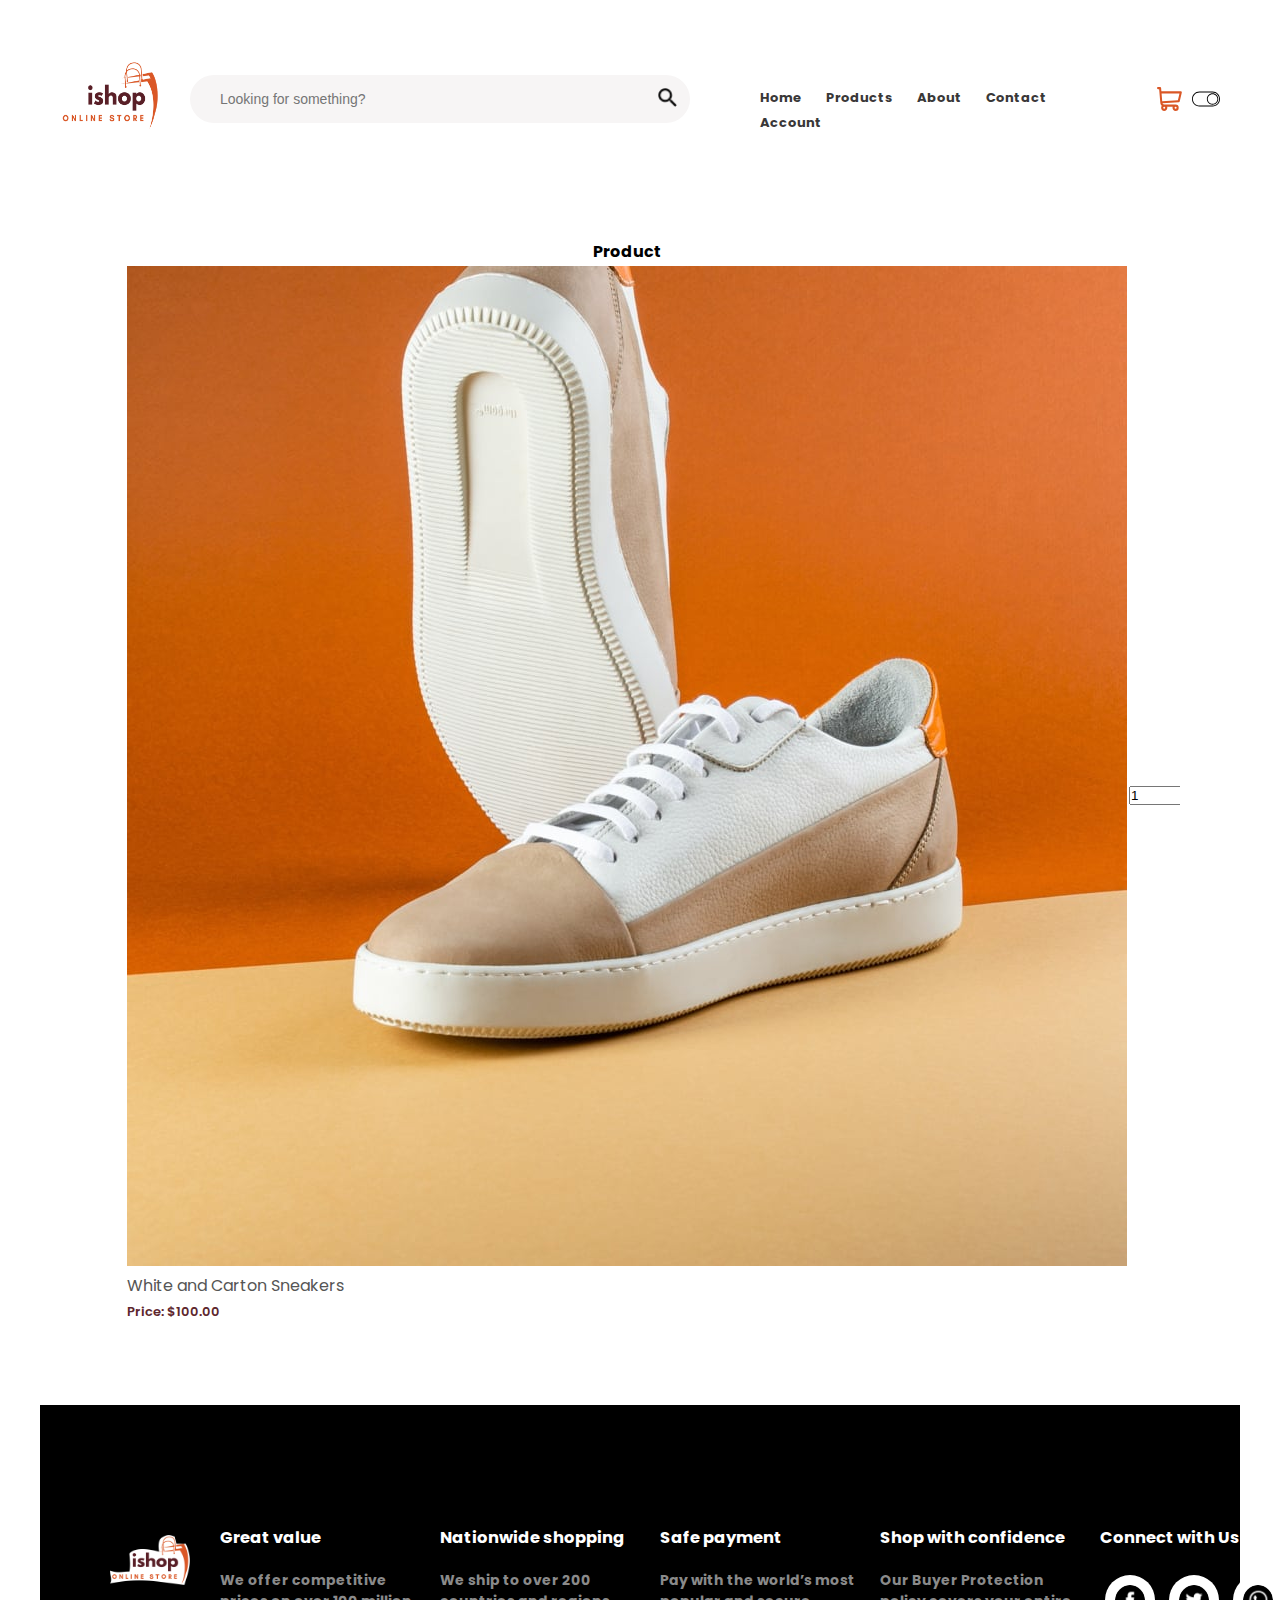
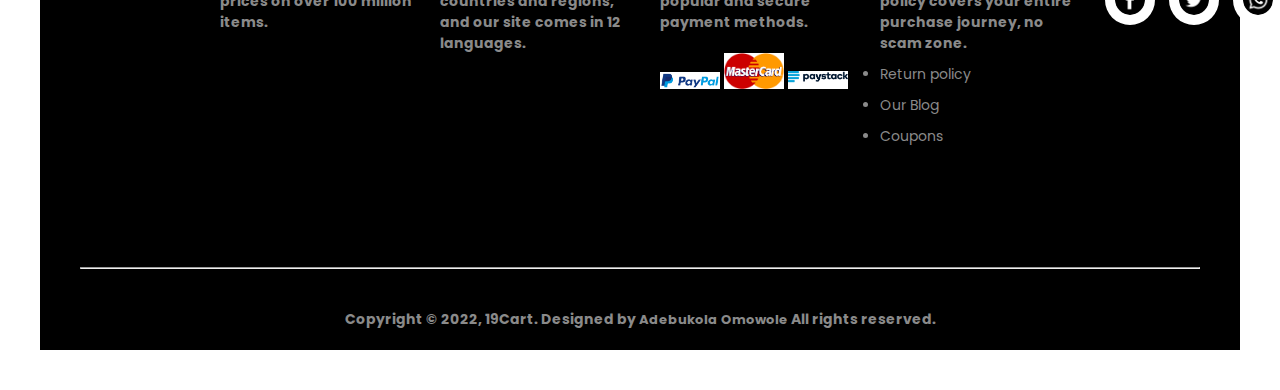
==== cart.html @ 88d822ab "new updates made to thumbnail" ====
<!DOCTYPE html>
<html lang="en">
<head>
  <meta charset="UTF-8">
  <meta name="viewport" content="width=device-width, initial-scale=1.0">
  <link rel="stylesheet" href="style.css">
  <link rel="stylesheet" media="screen and (max-width: 600px)" href="style.css">
  <link rel="stylesheet" media="screen and (max-width: 1024px)" href="style.css">
  <title>All-Products i-shop ecommerce website</title>
</head>
<body>
  <div class="container">
    <div class="navbar">
      <div class="logo">
        <a href="index.html"><img src="images/i-logo.png" width="100px" height="70px"></a>
      </div>
      <div class="search">
        <input type="text" placeholder="Looking for something?">
        <button><img src="images/search.png"></button>
      </div>
      <nav>
        <ul id="navlinks">
          <li><a href="index.html">Home</a></li>
          <li><a href="product.html">Products</a></li>
          <li><a href="about.html">About</a></li>
          <li><a href="contact.html">Contact</a></li>
          <li><a href="form.html">Account</a></li>
        </ul>
      </nav>
      <div class="menu-images">
        <img src="images/cart-new.svg" class="cart-img" width="25px" height="24px">
        <img src="images/arrows_button_on.svg" alt="" id="switch-btn" width="28px" height="28px">
        <img src="images/menu.png" class="hamburger" onclick="menutoggle()">
    </div>
    </div>
<!----------------------------------------------------------------------single Product details---------------------------------------------->
<div class="small-container cart">
<table>
  <tr>
    <th>Product</th>
    <th>Quantity</th>
    <th>Subtotal</th>
  </tr>
  <tr>
    <td>
      <div class="cart-details">
        <img src="images/image-product-1.jpg">
        <p>White and Carton Sneakers</p>
        <small>Price: $100.00</small>
      </div>
    </td>
    <td><input type="number" value="1"></td>
    <td>$100.00</td>
  </tr>
</table>
</div>

<!--------------------------------------------------footer------------------------------------------------->
<footer>
  <div class="container">
    <div class="row" id="footer-row">
      <a href="index.html"><img class="footer-logo" src="images/i-logo.png" alt="logo-image"/> </a>
        <div class="footer-col">
          <h3>Great value</h3>
          <p>We offer competitive prices on over 100 million items.</p>
        </div>
        <div class="footer-col-1">
            <h3>Nationwide shopping</h3>
        <p>We ship to over 200 countries and regions, and our site comes in 12 languages.</p> 
        </div>
        <div class="footer-col-2">
            <h3>Safe payment</h3>
            <p>Pay with the world’s most popular and secure payment methods.</p>
            <div class="media-2">
                <img class="payment-method" src="images/paypal.png" alt="paypal">
                <img class="payment-method" src="images/master.png" alt="mastercard">
                <img class="payment-method" src="images/paystack.png" alt="paystack">
                
            </div>   
        </div>
        <div class="footer-col-3">
            <h3>Shop with confidence</h3>
            <p>Our Buyer Protection policy covers your entire purchase journey, no scam zone.</p>
            <ul>
              <li>Return policy</li>
              <li>Our Blog</li>
              <li>Coupons</li>
            </ul>
        </div>

        <div class="footer-col-4">
            <h3>Connect with Us</h3>
            <div class="media-1">
                <a href="#"><img class="media" src="images/facebook.png" alt="facebook"></a>
                <a href="#"><img class="media" src="images/twitter.png" alt="twitter"></a>
                <a href="#"><img class="media" src="images/whatsapp.png" alt="whatsapp"></a>
            </div>       
        </div>
    </div>
  </div>
  <hr>
    <p class="copy">Copyright &copy; 2022, 19Cart. Designed by <a href="https://www.linkedin.com/in/adebukola-omowole">Adebukola Omowole</a> All rights reserved.</p>
</footer>
<script src="site.js"></script>
</body>
</html>
---- style.css ----
@import url('https://fonts.googleapis.com/css2?family=Kumbh+Sans:wght@400;700&family=Poppins:wght@300;400;500;700&family=Ultra&display=swap');
*{
  margin: 0;
  padding: 0;
  box-sizing: border-box;
}
body{
  font-family: 'Kumbh Sans', sans-serif;
  font-family: 'Poppins', sans-serif;
  /* font-family: 'Ultra', serif; */
}
body.light-mode{
  background-color: #fff;
}
body.dark-mode{
  background-color: #000;
  color:#fff;
}
.header{
  background: linear-gradient(135deg,#fff,#cfab27);
}
.container{
  padding: 40px;
}
.wishlist{
  display: inline-block;
}
.wishlist img{
  margin-right: 10px;
}
.navbar{
  display: flex;
  align-items: center;
  padding: 20px;
  justify-content: space-between;
}
.navbar nav{
  flex: 1;
  margin-left: 50px;
  align-items: center;
  margin-bottom: 30px;
}

nav ul li{
  list-style: none;
  display: inline-block;
  margin-right: 20px;
  text-align: right;
}
a{
  text-decoration: none;
  color: #393838;
  font-size: 13px;
  font-weight: 700;
}
a:hover{
  color:#DA5726;
  font-weight: 700;
}
p{
  color: #555;
}
.search{
  background-color: #f7f5f5;
  width: 500px;
  margin: auto 20px;
  padding: 10px;
  border-radius: 30px;
  display: flex;
  justify-content: space-between;
  margin-left: 30px;
  align-items: center;
}
.search input{
  background: transparent;
  border: none;
  padding-left: 20px;
  width: 100%;
  font-size: 14px;
  outline: none;
}
button{
  background: transparent;
  border: none;
  outline: none;
  
}
button img{
  width: 25px;
  height: 25px;
  border: none;
  outline: none;
  background: transparent;
  background-color: #f7f5f5;
}
.navbar .menu-images{
 display: flex;
 flex-direction: row;
 align-items: center;
}
.navbar .menu-images img{
  margin-left: 10px;
}
.cart{
  overflow: hidden;
}
/* #switch-btn{
  margin-left: 10px;
} */

.hamburger{
  display: none;

}
.row{
  display: flex;
  align-items: flex-end;
  flex-wrap: wrap;
  justify-content: space-around;
  padding: 20px;
  
}

.col {
  flex-basis: 50%;
  min-width: 300px;
}

.col img{
  max-width: 100%;
  padding: 0px 0;
}
.col h1{
  font-size: 50px;
  line-height: 65px;
  margin: 25px 0;
}
.btn{
  display: inline-block;
  color: #fff;
  background: #DA5726;
  font-weight: 700;
  padding: 10px 20px;
  border-radius: 25px;
  margin: 30px 0;
  transition: background 0.5s;
}
.btn:hover{
  transform: translateX(2px);
  background: transparent;
  color: #5D262D;
  border: 2px solid #5D262D;
}

/*----------------featured category-------------------------*/
.category{
  margin: 70px 0;
}
.col-1{
flex: 30%;
min-width: 250px;
margin-bottom: 30px;
}
.col-1 img{
  width: 100%;
  padding: 20px;
}
.small-container{
  max-width: 1080px;
  margin: auto;
  padding-left: 25px;
  padding-right: 25px;
}
.heading {
  text-align: center;
  margin: 0 auto 80px;
  position: relative;
  line-height: 60px;
  color:#5D262D;
}
.heading::after{
  content: "";
  width: 80px;
  height: 5px;
  background:#DA5726;
  border-radius: 5px;
  position: absolute;
  bottom: 0;
  left: 50%;
  transform: translateX(-50%);

}
.col-2{
  flex-basis: 25%;
  padding: 10px;
  min-width: 200px;
  margin-bottom: 50px;
  transition: transform 0.5s;
}
.col-2 img{
  width: 100%;
}
h4{
color:#5D262D;
}
.col-2 p{
  font-size: 14px;
}
.col-2:hover{
  transform: translateY(-5px);
}
/*----------------offer-banner-------------------------*/
.offer-banner{
  height: 600px;
  margin-top: 80px;
  background: linear-gradient(135deg,#fff,#cfab27); 
}
.offer .row{
  height: 500px;
}
.col .offer-img{
  /*TLBR */
  padding: 0px 50px 20px 50px;
  border-radius: 50%;
}
small{
  color:#5D262D;
  font-size: 13px;
  font-weight: 600;
}
/*----------------feedback-------------------------*/
.feedback{
  padding-top: 100px;
}
.feedback .col-2{
text-align: center;
padding: 40px 20px;
box-shadow: 0 0 20px 0px rgba(0,0,0,0.1);
cursor:pointer;
transition: transform 0.5s;
}
.feedback .col-2 img{
  width: 50px;
  margin-top: 20px;
  border-radius: 50%;
}
.feedback .col-2:hover{
  transform: translateY(-10px);
}
.col-2 p{
font-size: 12px;
margin: 12px 0;
line-height: 20px;
color: #DA5726;
}
.feedback .col-2 h3{
  font-weight: 600;
  color: #555;
  font-size: 16px;
}

/*----------------------footer--------------------*/
footer{
  background: #000;
  color: #5D262D;
  font-size: 14px;
  padding: 60px 0 20px;
}
#footer-row{
  display: flex;
  justify-content: space-between;
  flex-wrap: nowrap;
  align-items: flex-start;
  width: 100%;
}
footer p{
  color: #8a8a8a;
  font-weight: 700;
}
.copy{
  text-align: center;
}
.copy a{
  color:#8a8a8a;
}
footer h3{
  color: #fff;
  margin-bottom: 20px;
}
footer ul li{
  margin-top: 10px;
  color: #8a8a8a;
}
.footer-col,.footer-col-1, .footer-col-2, .footer-col-3, .footer-col-4{
min-width: 200px;
margin-bottom: 20px;
margin-right: 20px;
}

.footer-col-2 img{
  width: 60px;
  margin-top: 20px;
  
}
.footer-col-4 img{
  width: 50px;
  height: 50px;
  padding: 10px;
  border-radius: 50%;
  background-color: #fff;
  margin: 5px;
}
.footer-logo{
  width: 100px;
  align-self: center;
  padding: 10px;
  margin-right: 20px;
}
hr{
  margin-top: 0px;
  background-color: #8a8a8a;
  margin: 40px;
}

/*----------------------------------------------------All Product page------------------------------------------------------------*/
.row-1{
  justify-content: space-between;
  margin: 70px auto 50px;
  align-items: center;
}
select{
  border: 1px solid #ff523b;
  padding: 7px;
}
select:focus{
  outline: none;
}
.page-btn{
  margin: 0 auto 80px;
}
.page-btn span{
  display: inline-block;
  border: 1px solid #DA5726;
  margin-left: 10px;
  width: 40px;
  height: 40px;
  text-align: center;
  line-height: 40px;
  cursor:pointer;
}
.page-btn span:hover
{
  background: #DA5726;
  color: #fff;
}

/*--------------------Product details page--------------------------------*/
.single-product{
  margin-top: 80px;
}
.single-product .col-1 img{
padding: 0px;
border-radius: 15px;
}
.single-product .col-1{
  padding: 20px;
  
}
.single-product h1{
  line-height: 50px;
}
.single-product p{
  margin-bottom: 50px;
}
.single-product h4{
  margin: 20px 0;
  font-size: 22px;
  font-weight: bold;
}
.single-product select{
  display: block;
  padding: 10px;
  margin-top: 20px;
}
.single-product input{
  width: 50px;
  height: 30px;
  padding-left: 10px;
  font-size: 16px;
  margin-right: 10px;
  border: 1px solid #DA5726;
}
input:focus{
  outline: none;
}

.thumbnail{
  display: flex;
  justify-content: space-between;
}
.small-img-col{
  flex-basis: 24%;
  cursor: pointer;
}
.small-img-col img{
  margin-top: 10px;
  border-radius: 15px;
  transition: 0.5s;
}

.small-img-col img:hover{
  opacity: 50%;
  transform: translateY(5px);
}
/*----------------cart items-------------------------------------*/
.cart{
  margin: 80px auto;
}
table{
  width: 100%;

}









@media screen and (max-width: 600px) {
  .navbar{
    padding: 20px;
  }
  .wishlist img{
    border: 2px solid #fff;
  }
  .small-container{
    padding:0px ;
  }
  .search{
    margin-left: 0px;
    display: none;
  }
  .search button{
    padding: 0px;
  }
  .search input{
    padding-left: 2px;
  }
  /* .row{
    text-align: center;
  } */
  .offer-banner{
    height: 100%;
    margin-bottom: 50px;
  }
  .col, .col-1, .col-2{
    flex-basis: 100%;
    align-items: center;
  }
  #footer-row{
    flex-direction: column;
    justify-content: center;
    text-align: center;
  }
  .single-product .row{
    text-align: left;
  }
  .single-product .col-1{
    padding: 20px 0;
  }
  .container{
    padding: 0px;
  }
  footer{
    padding: 20px;
  }
  .single-product h1{
    font-size: 26px;
    line-height: 32px;
  }
}
@media screen and (max-width: 1024px) {
  nav ul {
    position: absolute;
    top: 100px;
    left: 0;
    background: #333;
    width: 100%;
    overflow: hidden;
    transition: max-height 0.5s;
  }
  nav ul li{
    display: block;
    margin-top: 10px;
    margin-right: 50px;
    margin-bottom: 10px;
    transform: translateX(5px);
   
  }
  nav ul li:hover{
    color: #DA5726;
    transition: transform 0.5s;
    cursor: pointer;
  }
  nav ul li a{
    color: #fff;
  }
  .hamburger{
    margin-left: 10px;
    display: block;
    cursor: pointer;
  }
  
}
---- style.css ----
@import url('https://fonts.googleapis.com/css2?family=Kumbh+Sans:wght@400;700&family=Poppins:wght@300;400;500;700&family=Ultra&display=swap');
*{
  margin: 0;
  padding: 0;
  box-sizing: border-box;
}
body{
  font-family: 'Kumbh Sans', sans-serif;
  font-family: 'Poppins', sans-serif;
  /* font-family: 'Ultra', serif; */
}
body.light-mode{
  background-color: #fff;
}
body.dark-mode{
  background-color: #000;
  color:#fff;
}
.header{
  background: linear-gradient(135deg,#fff,#cfab27);
}
.container{
  padding: 40px;
}
.wishlist{
  display: inline-block;
}
.wishlist img{
  margin-right: 10px;
}
.navbar{
  display: flex;
  align-items: center;
  padding: 20px;
  justify-content: space-between;
}
.navbar nav{
  flex: 1;
  margin-left: 50px;
  align-items: center;
  margin-bottom: 30px;
}

nav ul li{
  list-style: none;
  display: inline-block;
  margin-right: 20px;
  text-align: right;
}
a{
  text-decoration: none;
  color: #393838;
  font-size: 13px;
  font-weight: 700;
}
a:hover{
  color:#DA5726;
  font-weight: 700;
}
p{
  color: #555;
}
.search{
  background-color: #f7f5f5;
  width: 500px;
  margin: auto 20px;
  padding: 10px;
  border-radius: 30px;
  display: flex;
  justify-content: space-between;
  margin-left: 30px;
  align-items: center;
}
.search input{
  background: transparent;
  border: none;
  padding-left: 20px;
  width: 100%;
  font-size: 14px;
  outline: none;
}
button{
  background: transparent;
  border: none;
  outline: none;
  
}
button img{
  width: 25px;
  height: 25px;
  border: none;
  outline: none;
  background: transparent;
  background-color: #f7f5f5;
}
.navbar .menu-images{
 display: flex;
 flex-direction: row;
 align-items: center;
}
.navbar .menu-images img{
  margin-left: 10px;
}
.cart{
  overflow: hidden;
}
/* #switch-btn{
  margin-left: 10px;
} */

.hamburger{
  display: none;

}
.row{
  display: flex;
  align-items: flex-end;
  flex-wrap: wrap;
  justify-content: space-around;
  padding: 20px;
  
}

.col {
  flex-basis: 50%;
  min-width: 300px;
}

.col img{
  max-width: 100%;
  padding: 0px 0;
}
.col h1{
  font-size: 50px;
  line-height: 65px;
  margin: 25px 0;
}
.btn{
  display: inline-block;
  color: #fff;
  background: #DA5726;
  font-weight: 700;
  padding: 10px 20px;
  border-radius: 25px;
  margin: 30px 0;
  transition: background 0.5s;
}
.btn:hover{
  transform: translateX(2px);
  background: transparent;
  color: #5D262D;
  border: 2px solid #5D262D;
}

/*----------------featured category-------------------------*/
.category{
  margin: 70px 0;
}
.col-1{
flex: 30%;
min-width: 250px;
margin-bottom: 30px;
}
.col-1 img{
  width: 100%;
  padding: 20px;
}
.small-container{
  max-width: 1080px;
  margin: auto;
  padding-left: 25px;
  padding-right: 25px;
}
.heading {
  text-align: center;
  margin: 0 auto 80px;
  position: relative;
  line-height: 60px;
  color:#5D262D;
}
.heading::after{
  content: "";
  width: 80px;
  height: 5px;
  background:#DA5726;
  border-radius: 5px;
  position: absolute;
  bottom: 0;
  left: 50%;
  transform: translateX(-50%);

}
.col-2{
  flex-basis: 25%;
  padding: 10px;
  min-width: 200px;
  margin-bottom: 50px;
  transition: transform 0.5s;
}
.col-2 img{
  width: 100%;
}
h4{
color:#5D262D;
}
.col-2 p{
  font-size: 14px;
}
.col-2:hover{
  transform: translateY(-5px);
}
/*----------------offer-banner-------------------------*/
.offer-banner{
  height: 600px;
  margin-top: 80px;
  background: linear-gradient(135deg,#fff,#cfab27); 
}
.offer .row{
  height: 500px;
}
.col .offer-img{
  /*TLBR */
  padding: 0px 50px 20px 50px;
  border-radius: 50%;
}
small{
  color:#5D262D;
  font-size: 13px;
  font-weight: 600;
}
/*----------------feedback-------------------------*/
.feedback{
  padding-top: 100px;
}
.feedback .col-2{
text-align: center;
padding: 40px 20px;
box-shadow: 0 0 20px 0px rgba(0,0,0,0.1);
cursor:pointer;
transition: transform 0.5s;
}
.feedback .col-2 img{
  width: 50px;
  margin-top: 20px;
  border-radius: 50%;
}
.feedback .col-2:hover{
  transform: translateY(-10px);
}
.col-2 p{
font-size: 12px;
margin: 12px 0;
line-height: 20px;
color: #DA5726;
}
.feedback .col-2 h3{
  font-weight: 600;
  color: #555;
  font-size: 16px;
}

/*----------------------footer--------------------*/
footer{
  background: #000;
  color: #5D262D;
  font-size: 14px;
  padding: 60px 0 20px;
}
#footer-row{
  display: flex;
  justify-content: space-between;
  flex-wrap: nowrap;
  align-items: flex-start;
  width: 100%;
}
footer p{
  color: #8a8a8a;
  font-weight: 700;
}
.copy{
  text-align: center;
}
.copy a{
  color:#8a8a8a;
}
footer h3{
  color: #fff;
  margin-bottom: 20px;
}
footer ul li{
  margin-top: 10px;
  color: #8a8a8a;
}
.footer-col,.footer-col-1, .footer-col-2, .footer-col-3, .footer-col-4{
min-width: 200px;
margin-bottom: 20px;
margin-right: 20px;
}

.footer-col-2 img{
  width: 60px;
  margin-top: 20px;
  
}
.footer-col-4 img{
  width: 50px;
  height: 50px;
  padding: 10px;
  border-radius: 50%;
  background-color: #fff;
  margin: 5px;
}
.footer-logo{
  width: 100px;
  align-self: center;
  padding: 10px;
  margin-right: 20px;
}
hr{
  margin-top: 0px;
  background-color: #8a8a8a;
  margin: 40px;
}

/*----------------------------------------------------All Product page------------------------------------------------------------*/
.row-1{
  justify-content: space-between;
  margin: 70px auto 50px;
  align-items: center;
}
select{
  border: 1px solid #ff523b;
  padding: 7px;
}
select:focus{
  outline: none;
}
.page-btn{
  margin: 0 auto 80px;
}
.page-btn span{
  display: inline-block;
  border: 1px solid #DA5726;
  margin-left: 10px;
  width: 40px;
  height: 40px;
  text-align: center;
  line-height: 40px;
  cursor:pointer;
}
.page-btn span:hover
{
  background: #DA5726;
  color: #fff;
}

/*--------------------Product details page--------------------------------*/
.single-product{
  margin-top: 80px;
}
.single-product .col-1 img{
padding: 0px;
border-radius: 15px;
}
.single-product .col-1{
  padding: 20px;
  
}
.single-product h1{
  line-height: 50px;
}
.single-product p{
  margin-bottom: 50px;
}
.single-product h4{
  margin: 20px 0;
  font-size: 22px;
  font-weight: bold;
}
.single-product select{
  display: block;
  padding: 10px;
  margin-top: 20px;
}
.single-product input{
  width: 50px;
  height: 30px;
  padding-left: 10px;
  font-size: 16px;
  margin-right: 10px;
  border: 1px solid #DA5726;
}
input:focus{
  outline: none;
}

.thumbnail{
  display: flex;
  justify-content: space-between;
}
.small-img-col{
  flex-basis: 24%;
  cursor: pointer;
}
.small-img-col img{
  margin-top: 10px;
  border-radius: 15px;
  transition: 0.5s;
}

.small-img-col img:hover{
  opacity: 50%;
  transform: translateY(5px);
}
/*----------------cart items-------------------------------------*/
.cart{
  margin: 80px auto;
}
table{
  width: 100%;

}









@media screen and (max-width: 600px) {
  .navbar{
    padding: 20px;
  }
  .wishlist img{
    border: 2px solid #fff;
  }
  .small-container{
    padding:0px ;
  }
  .search{
    margin-left: 0px;
    display: none;
  }
  .search button{
    padding: 0px;
  }
  .search input{
    padding-left: 2px;
  }
  /* .row{
    text-align: center;
  } */
  .offer-banner{
    height: 100%;
    margin-bottom: 50px;
  }
  .col, .col-1, .col-2{
    flex-basis: 100%;
    align-items: center;
  }
  #footer-row{
    flex-direction: column;
    justify-content: center;
    text-align: center;
  }
  .single-product .row{
    text-align: left;
  }
  .single-product .col-1{
    padding: 20px 0;
  }
  .container{
    padding: 0px;
  }
  footer{
    padding: 20px;
  }
  .single-product h1{
    font-size: 26px;
    line-height: 32px;
  }
}
@media screen and (max-width: 1024px) {
  nav ul {
    position: absolute;
    top: 100px;
    left: 0;
    background: #333;
    width: 100%;
    overflow: hidden;
    transition: max-height 0.5s;
  }
  nav ul li{
    display: block;
    margin-top: 10px;
    margin-right: 50px;
    margin-bottom: 10px;
    transform: translateX(5px);
   
  }
  nav ul li:hover{
    color: #DA5726;
    transition: transform 0.5s;
    cursor: pointer;
  }
  nav ul li a{
    color: #fff;
  }
  .hamburger{
    margin-left: 10px;
    display: block;
    cursor: pointer;
  }
  
}
---- style.css ----
@import url('https://fonts.googleapis.com/css2?family=Kumbh+Sans:wght@400;700&family=Poppins:wght@300;400;500;700&family=Ultra&display=swap');
*{
  margin: 0;
  padding: 0;
  box-sizing: border-box;
}
body{
  font-family: 'Kumbh Sans', sans-serif;
  font-family: 'Poppins', sans-serif;
  /* font-family: 'Ultra', serif; */
}
body.light-mode{
  background-color: #fff;
}
body.dark-mode{
  background-color: #000;
  color:#fff;
}
.header{
  background: linear-gradient(135deg,#fff,#cfab27);
}
.container{
  padding: 40px;
}
.wishlist{
  display: inline-block;
}
.wishlist img{
  margin-right: 10px;
}
.navbar{
  display: flex;
  align-items: center;
  padding: 20px;
  justify-content: space-between;
}
.navbar nav{
  flex: 1;
  margin-left: 50px;
  align-items: center;
  margin-bottom: 30px;
}

nav ul li{
  list-style: none;
  display: inline-block;
  margin-right: 20px;
  text-align: right;
}
a{
  text-decoration: none;
  color: #393838;
  font-size: 13px;
  font-weight: 700;
}
a:hover{
  color:#DA5726;
  font-weight: 700;
}
p{
  color: #555;
}
.search{
  background-color: #f7f5f5;
  width: 500px;
  margin: auto 20px;
  padding: 10px;
  border-radius: 30px;
  display: flex;
  justify-content: space-between;
  margin-left: 30px;
  align-items: center;
}
.search input{
  background: transparent;
  border: none;
  padding-left: 20px;
  width: 100%;
  font-size: 14px;
  outline: none;
}
button{
  background: transparent;
  border: none;
  outline: none;
  
}
button img{
  width: 25px;
  height: 25px;
  border: none;
  outline: none;
  background: transparent;
  background-color: #f7f5f5;
}
.navbar .menu-images{
 display: flex;
 flex-direction: row;
 align-items: center;
}
.navbar .menu-images img{
  margin-left: 10px;
}
.cart{
  overflow: hidden;
}
/* #switch-btn{
  margin-left: 10px;
} */

.hamburger{
  display: none;

}
.row{
  display: flex;
  align-items: flex-end;
  flex-wrap: wrap;
  justify-content: space-around;
  padding: 20px;
  
}

.col {
  flex-basis: 50%;
  min-width: 300px;
}

.col img{
  max-width: 100%;
  padding: 0px 0;
}
.col h1{
  font-size: 50px;
  line-height: 65px;
  margin: 25px 0;
}
.btn{
  display: inline-block;
  color: #fff;
  background: #DA5726;
  font-weight: 700;
  padding: 10px 20px;
  border-radius: 25px;
  margin: 30px 0;
  transition: background 0.5s;
}
.btn:hover{
  transform: translateX(2px);
  background: transparent;
  color: #5D262D;
  border: 2px solid #5D262D;
}

/*----------------featured category-------------------------*/
.category{
  margin: 70px 0;
}
.col-1{
flex: 30%;
min-width: 250px;
margin-bottom: 30px;
}
.col-1 img{
  width: 100%;
  padding: 20px;
}
.small-container{
  max-width: 1080px;
  margin: auto;
  padding-left: 25px;
  padding-right: 25px;
}
.heading {
  text-align: center;
  margin: 0 auto 80px;
  position: relative;
  line-height: 60px;
  color:#5D262D;
}
.heading::after{
  content: "";
  width: 80px;
  height: 5px;
  background:#DA5726;
  border-radius: 5px;
  position: absolute;
  bottom: 0;
  left: 50%;
  transform: translateX(-50%);

}
.col-2{
  flex-basis: 25%;
  padding: 10px;
  min-width: 200px;
  margin-bottom: 50px;
  transition: transform 0.5s;
}
.col-2 img{
  width: 100%;
}
h4{
color:#5D262D;
}
.col-2 p{
  font-size: 14px;
}
.col-2:hover{
  transform: translateY(-5px);
}
/*----------------offer-banner-------------------------*/
.offer-banner{
  height: 600px;
  margin-top: 80px;
  background: linear-gradient(135deg,#fff,#cfab27); 
}
.offer .row{
  height: 500px;
}
.col .offer-img{
  /*TLBR */
  padding: 0px 50px 20px 50px;
  border-radius: 50%;
}
small{
  color:#5D262D;
  font-size: 13px;
  font-weight: 600;
}
/*----------------feedback-------------------------*/
.feedback{
  padding-top: 100px;
}
.feedback .col-2{
text-align: center;
padding: 40px 20px;
box-shadow: 0 0 20px 0px rgba(0,0,0,0.1);
cursor:pointer;
transition: transform 0.5s;
}
.feedback .col-2 img{
  width: 50px;
  margin-top: 20px;
  border-radius: 50%;
}
.feedback .col-2:hover{
  transform: translateY(-10px);
}
.col-2 p{
font-size: 12px;
margin: 12px 0;
line-height: 20px;
color: #DA5726;
}
.feedback .col-2 h3{
  font-weight: 600;
  color: #555;
  font-size: 16px;
}

/*----------------------footer--------------------*/
footer{
  background: #000;
  color: #5D262D;
  font-size: 14px;
  padding: 60px 0 20px;
}
#footer-row{
  display: flex;
  justify-content: space-between;
  flex-wrap: nowrap;
  align-items: flex-start;
  width: 100%;
}
footer p{
  color: #8a8a8a;
  font-weight: 700;
}
.copy{
  text-align: center;
}
.copy a{
  color:#8a8a8a;
}
footer h3{
  color: #fff;
  margin-bottom: 20px;
}
footer ul li{
  margin-top: 10px;
  color: #8a8a8a;
}
.footer-col,.footer-col-1, .footer-col-2, .footer-col-3, .footer-col-4{
min-width: 200px;
margin-bottom: 20px;
margin-right: 20px;
}

.footer-col-2 img{
  width: 60px;
  margin-top: 20px;
  
}
.footer-col-4 img{
  width: 50px;
  height: 50px;
  padding: 10px;
  border-radius: 50%;
  background-color: #fff;
  margin: 5px;
}
.footer-logo{
  width: 100px;
  align-self: center;
  padding: 10px;
  margin-right: 20px;
}
hr{
  margin-top: 0px;
  background-color: #8a8a8a;
  margin: 40px;
}

/*----------------------------------------------------All Product page------------------------------------------------------------*/
.row-1{
  justify-content: space-between;
  margin: 70px auto 50px;
  align-items: center;
}
select{
  border: 1px solid #ff523b;
  padding: 7px;
}
select:focus{
  outline: none;
}
.page-btn{
  margin: 0 auto 80px;
}
.page-btn span{
  display: inline-block;
  border: 1px solid #DA5726;
  margin-left: 10px;
  width: 40px;
  height: 40px;
  text-align: center;
  line-height: 40px;
  cursor:pointer;
}
.page-btn span:hover
{
  background: #DA5726;
  color: #fff;
}

/*--------------------Product details page--------------------------------*/
.single-product{
  margin-top: 80px;
}
.single-product .col-1 img{
padding: 0px;
border-radius: 15px;
}
.single-product .col-1{
  padding: 20px;
  
}
.single-product h1{
  line-height: 50px;
}
.single-product p{
  margin-bottom: 50px;
}
.single-product h4{
  margin: 20px 0;
  font-size: 22px;
  font-weight: bold;
}
.single-product select{
  display: block;
  padding: 10px;
  margin-top: 20px;
}
.single-product input{
  width: 50px;
  height: 30px;
  padding-left: 10px;
  font-size: 16px;
  margin-right: 10px;
  border: 1px solid #DA5726;
}
input:focus{
  outline: none;
}

.thumbnail{
  display: flex;
  justify-content: space-between;
}
.small-img-col{
  flex-basis: 24%;
  cursor: pointer;
}
.small-img-col img{
  margin-top: 10px;
  border-radius: 15px;
  transition: 0.5s;
}

.small-img-col img:hover{
  opacity: 50%;
  transform: translateY(5px);
}
/*----------------cart items-------------------------------------*/
.cart{
  margin: 80px auto;
}
table{
  width: 100%;

}









@media screen and (max-width: 600px) {
  .navbar{
    padding: 20px;
  }
  .wishlist img{
    border: 2px solid #fff;
  }
  .small-container{
    padding:0px ;
  }
  .search{
    margin-left: 0px;
    display: none;
  }
  .search button{
    padding: 0px;
  }
  .search input{
    padding-left: 2px;
  }
  /* .row{
    text-align: center;
  } */
  .offer-banner{
    height: 100%;
    margin-bottom: 50px;
  }
  .col, .col-1, .col-2{
    flex-basis: 100%;
    align-items: center;
  }
  #footer-row{
    flex-direction: column;
    justify-content: center;
    text-align: center;
  }
  .single-product .row{
    text-align: left;
  }
  .single-product .col-1{
    padding: 20px 0;
  }
  .container{
    padding: 0px;
  }
  footer{
    padding: 20px;
  }
  .single-product h1{
    font-size: 26px;
    line-height: 32px;
  }
}
@media screen and (max-width: 1024px) {
  nav ul {
    position: absolute;
    top: 100px;
    left: 0;
    background: #333;
    width: 100%;
    overflow: hidden;
    transition: max-height 0.5s;
  }
  nav ul li{
    display: block;
    margin-top: 10px;
    margin-right: 50px;
    margin-bottom: 10px;
    transform: translateX(5px);
   
  }
  nav ul li:hover{
    color: #DA5726;
    transition: transform 0.5s;
    cursor: pointer;
  }
  nav ul li a{
    color: #fff;
  }
  .hamburger{
    margin-left: 10px;
    display: block;
    cursor: pointer;
  }
  
}
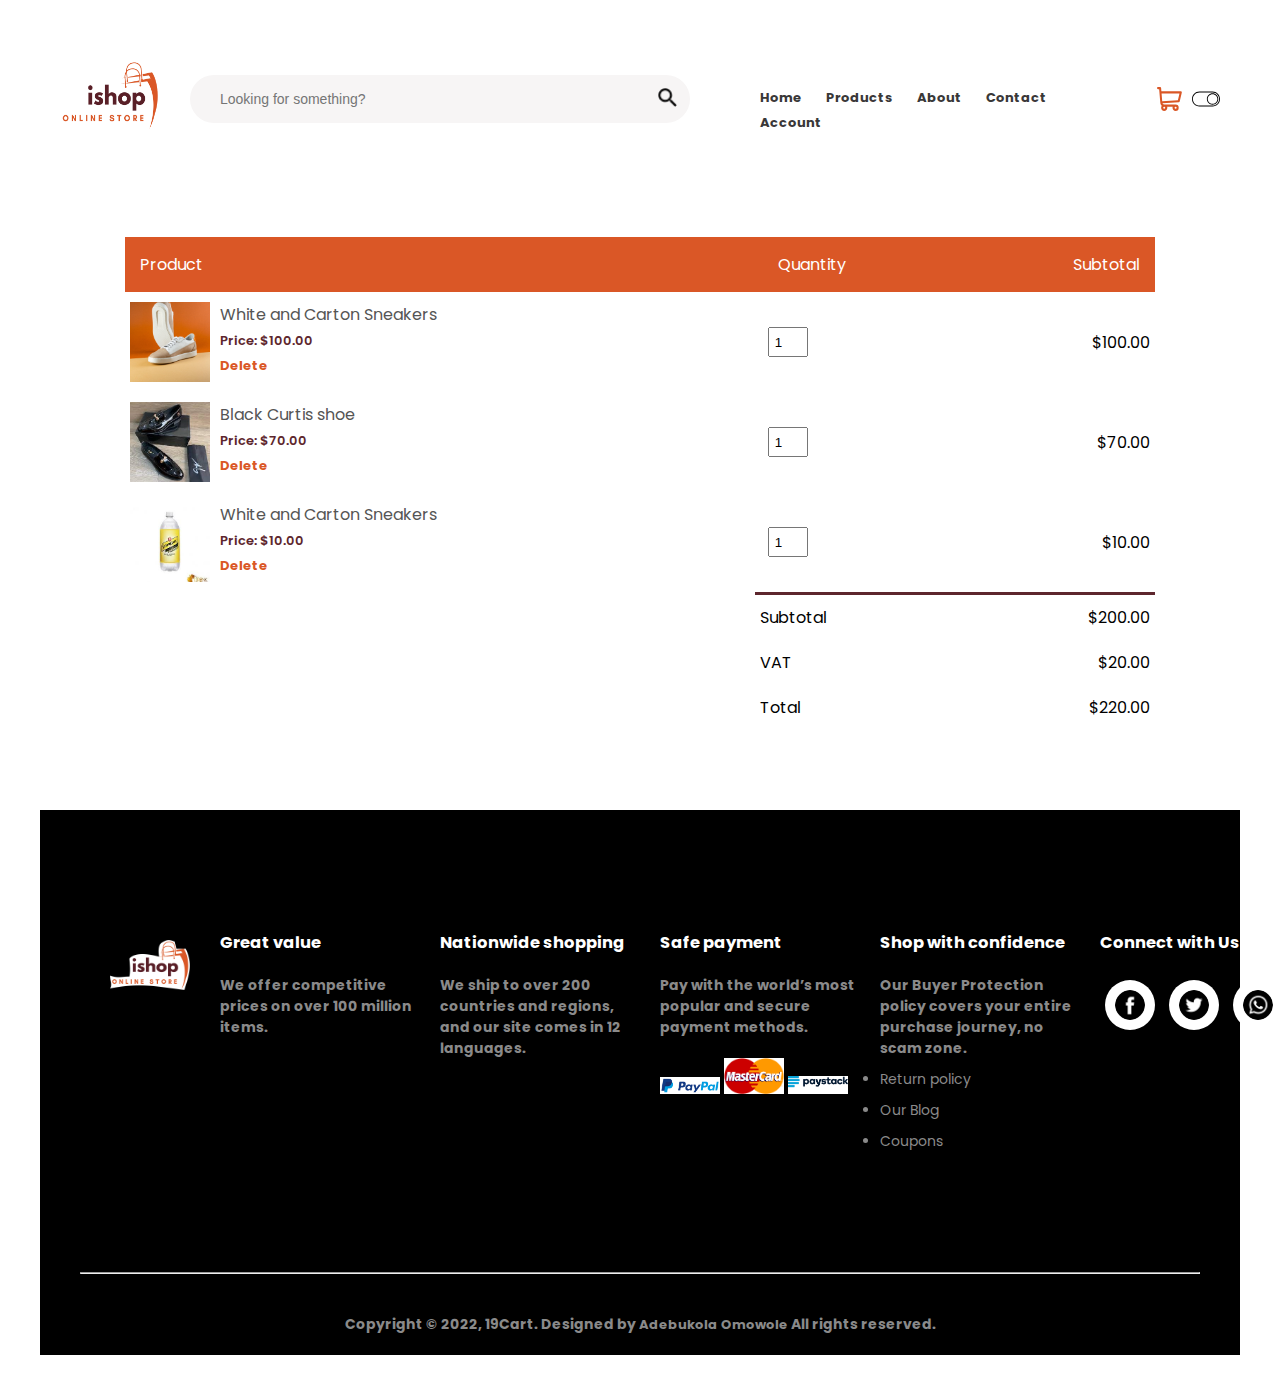
==== commit 9d09a928: "add to cart page designed" ====
--- a/cart.html
+++ b/cart.html
@@ -4,8 +4,8 @@
   <meta charset="UTF-8">
   <meta name="viewport" content="width=device-width, initial-scale=1.0">
   <link rel="stylesheet" href="style.css">
-  <link rel="stylesheet" media="screen and (max-width: 600px)" href="style.css">
-  <link rel="stylesheet" media="screen and (max-width: 1024px)" href="style.css">
+  <link rel="stylesheet" media="screen and (max-width: 800px)" href="style.css">
+  <link rel="stylesheet" media="screen and (max-width: 1260px)" href="style.css">
   <title>All-Products i-shop ecommerce website</title>
 </head>
 <body>
@@ -44,15 +44,65 @@
   <tr>
     <td>
       <div class="cart-details">
-        <img src="images/image-product-1.jpg">
-        <p>White and Carton Sneakers</p>
-        <small>Price: $100.00</small>
+        <img class="p-img" src="images/image-product-1.jpg">
+        <div>
+          <p>White and Carton Sneakers</p>
+          <small>Price: $100.00</small>
+          <br>
+          <a href="">Delete</a>
+        </div>
       </div>
     </td>
     <td><input type="number" value="1"></td>
     <td>$100.00</td>
   </tr>
+  <tr>
+    <td>
+      <div class="cart-details">
+        <img class="p-img" src="images/black-shoe.png">
+        <div>
+          <p>Black Curtis shoe</p>
+          <small>Price: $70.00</small>
+          <br>
+          <a href="">Delete</a>
+        </div>
+      </div>
+    </td>
+    <td><input type="number" value="1"></td>
+    <td>$70.00</td>
+  </tr>
+  <tr>
+    <td>
+      <div class="cart-details">
+        <img class="p-img" src="images/Schweppes.png">
+        <div>
+          <p>White and Carton Sneakers</p>
+          <small>Price: $10.00</small>
+          <br>
+          <a href="">Delete</a>
+        </div>
+      </div>
+    </td>
+    <td><input type="number" value="1"></td>
+    <td>$10.00</td>
+  </tr>
 </table>
+<div class="total-price">
+  <table>
+    <tr>
+      <td>Subtotal</td>
+      <td>$200.00</td>
+    </tr>
+    <tr>
+      <td>VAT</td>
+      <td>$20.00</td>
+    </tr>
+    <tr>
+      <td>Total</td>
+      <td>$220.00</td>
+    </tr>
+  </table>
+</div>
 </div>
 
 <!--------------------------------------------------footer------------------------------------------------->
--- a/style.css
+++ b/style.css
@@ -416,28 +416,67 @@
 .cart{
   margin: 80px auto;
 }
+
 table{
   width: 100%;
-
-}
-
-
-
-
-
-
-
-
-
-@media screen and (max-width: 600px) {
+  border-collapse: collapse;
+}
+td img{
+  width: 80px;
+  height: 80px;
+  margin-right: 10px;
+}
+.cart-details{
+  display: flex;
+  flex-wrap: wrap;
+}
+th{
+  text-align: left;
+  padding: 15px;
+  color:#fff;
+  font-weight: normal;
+  background: #DA5726;
+}
+td{
+  padding: 10px 5px;
+
+}
+td input{
+  width: 40px;
+  height: 30px;
+  padding: 5px;
+}
+td a{
+  color:#DA5726;
+}
+.total-price{
+  display: flex;
+  justify-content: flex-end;
+
+}
+.total-price table{
+  border-top: 3px solid #5D262D;
+  width: 100%;
+  max-width: 400px;
+}
+td:last-child{
+  text-align: right;
+}
+th:last-child{
+  text-align: right;
+}
+
+
+
+
+@media screen and (max-width: 800px) {
   .navbar{
     padding: 20px;
   }
-  .wishlist img{
-    border: 2px solid #fff;
-  }
+  
   .small-container{
-    padding:0px ;
+    padding:10px ;
+    margin-top: 50px;
   }
   .search{
     margin-left: 0px;
@@ -463,8 +502,16 @@
   #footer-row{
     flex-direction: column;
     justify-content: center;
-    text-align: center;
-  }
+  }
+  .row .footer-logo{
+    margin-right: 0px;
+  }
+  .footer-col,.footer-col-1, .footer-col-2, .footer-col-3, .footer-col-4{
+    min-width: 200px;
+    margin-bottom: 20px;
+    margin-right: 0px;
+    align-items: center;
+    }
   .single-product .row{
     text-align: left;
   }
@@ -481,11 +528,17 @@
     font-size: 26px;
     line-height: 32px;
   }
-}
-@media screen and (max-width: 1024px) {
+  .cart-details p{
+    display: none;
+  }
+  .small-container .cart{
+    padding: 20px;
+  }
+}
+@media screen and (max-width: 1260px) {
   nav ul {
     position: absolute;
-    top: 100px;
+    top: 120px;
     left: 0;
     background: #333;
     width: 100%;
@@ -513,5 +566,8 @@
     display: block;
     cursor: pointer;
   }
+  #footer-row{
+    flex-wrap: wrap;
+  }
   
 }--- a/style.css
+++ b/style.css
@@ -416,28 +416,67 @@
 .cart{
   margin: 80px auto;
 }
+
 table{
   width: 100%;
-
-}
-
-
-
-
-
-
-
-
-
-@media screen and (max-width: 600px) {
+  border-collapse: collapse;
+}
+td img{
+  width: 80px;
+  height: 80px;
+  margin-right: 10px;
+}
+.cart-details{
+  display: flex;
+  flex-wrap: wrap;
+}
+th{
+  text-align: left;
+  padding: 15px;
+  color:#fff;
+  font-weight: normal;
+  background: #DA5726;
+}
+td{
+  padding: 10px 5px;
+
+}
+td input{
+  width: 40px;
+  height: 30px;
+  padding: 5px;
+}
+td a{
+  color:#DA5726;
+}
+.total-price{
+  display: flex;
+  justify-content: flex-end;
+
+}
+.total-price table{
+  border-top: 3px solid #5D262D;
+  width: 100%;
+  max-width: 400px;
+}
+td:last-child{
+  text-align: right;
+}
+th:last-child{
+  text-align: right;
+}
+
+
+
+
+@media screen and (max-width: 800px) {
   .navbar{
     padding: 20px;
   }
-  .wishlist img{
-    border: 2px solid #fff;
-  }
+  
   .small-container{
-    padding:0px ;
+    padding:10px ;
+    margin-top: 50px;
   }
   .search{
     margin-left: 0px;
@@ -463,8 +502,16 @@
   #footer-row{
     flex-direction: column;
     justify-content: center;
-    text-align: center;
-  }
+  }
+  .row .footer-logo{
+    margin-right: 0px;
+  }
+  .footer-col,.footer-col-1, .footer-col-2, .footer-col-3, .footer-col-4{
+    min-width: 200px;
+    margin-bottom: 20px;
+    margin-right: 0px;
+    align-items: center;
+    }
   .single-product .row{
     text-align: left;
   }
@@ -481,11 +528,17 @@
     font-size: 26px;
     line-height: 32px;
   }
-}
-@media screen and (max-width: 1024px) {
+  .cart-details p{
+    display: none;
+  }
+  .small-container .cart{
+    padding: 20px;
+  }
+}
+@media screen and (max-width: 1260px) {
   nav ul {
     position: absolute;
-    top: 100px;
+    top: 120px;
     left: 0;
     background: #333;
     width: 100%;
@@ -513,5 +566,8 @@
     display: block;
     cursor: pointer;
   }
+  #footer-row{
+    flex-wrap: wrap;
+  }
   
 }--- a/style.css
+++ b/style.css
@@ -416,28 +416,67 @@
 .cart{
   margin: 80px auto;
 }
+
 table{
   width: 100%;
-
-}
-
-
-
-
-
-
-
-
-
-@media screen and (max-width: 600px) {
+  border-collapse: collapse;
+}
+td img{
+  width: 80px;
+  height: 80px;
+  margin-right: 10px;
+}
+.cart-details{
+  display: flex;
+  flex-wrap: wrap;
+}
+th{
+  text-align: left;
+  padding: 15px;
+  color:#fff;
+  font-weight: normal;
+  background: #DA5726;
+}
+td{
+  padding: 10px 5px;
+
+}
+td input{
+  width: 40px;
+  height: 30px;
+  padding: 5px;
+}
+td a{
+  color:#DA5726;
+}
+.total-price{
+  display: flex;
+  justify-content: flex-end;
+
+}
+.total-price table{
+  border-top: 3px solid #5D262D;
+  width: 100%;
+  max-width: 400px;
+}
+td:last-child{
+  text-align: right;
+}
+th:last-child{
+  text-align: right;
+}
+
+
+
+
+@media screen and (max-width: 800px) {
   .navbar{
     padding: 20px;
   }
-  .wishlist img{
-    border: 2px solid #fff;
-  }
+  
   .small-container{
-    padding:0px ;
+    padding:10px ;
+    margin-top: 50px;
   }
   .search{
     margin-left: 0px;
@@ -463,8 +502,16 @@
   #footer-row{
     flex-direction: column;
     justify-content: center;
-    text-align: center;
-  }
+  }
+  .row .footer-logo{
+    margin-right: 0px;
+  }
+  .footer-col,.footer-col-1, .footer-col-2, .footer-col-3, .footer-col-4{
+    min-width: 200px;
+    margin-bottom: 20px;
+    margin-right: 0px;
+    align-items: center;
+    }
   .single-product .row{
     text-align: left;
   }
@@ -481,11 +528,17 @@
     font-size: 26px;
     line-height: 32px;
   }
-}
-@media screen and (max-width: 1024px) {
+  .cart-details p{
+    display: none;
+  }
+  .small-container .cart{
+    padding: 20px;
+  }
+}
+@media screen and (max-width: 1260px) {
   nav ul {
     position: absolute;
-    top: 100px;
+    top: 120px;
     left: 0;
     background: #333;
     width: 100%;
@@ -513,5 +566,8 @@
     display: block;
     cursor: pointer;
   }
+  #footer-row{
+    flex-wrap: wrap;
+  }
   
 }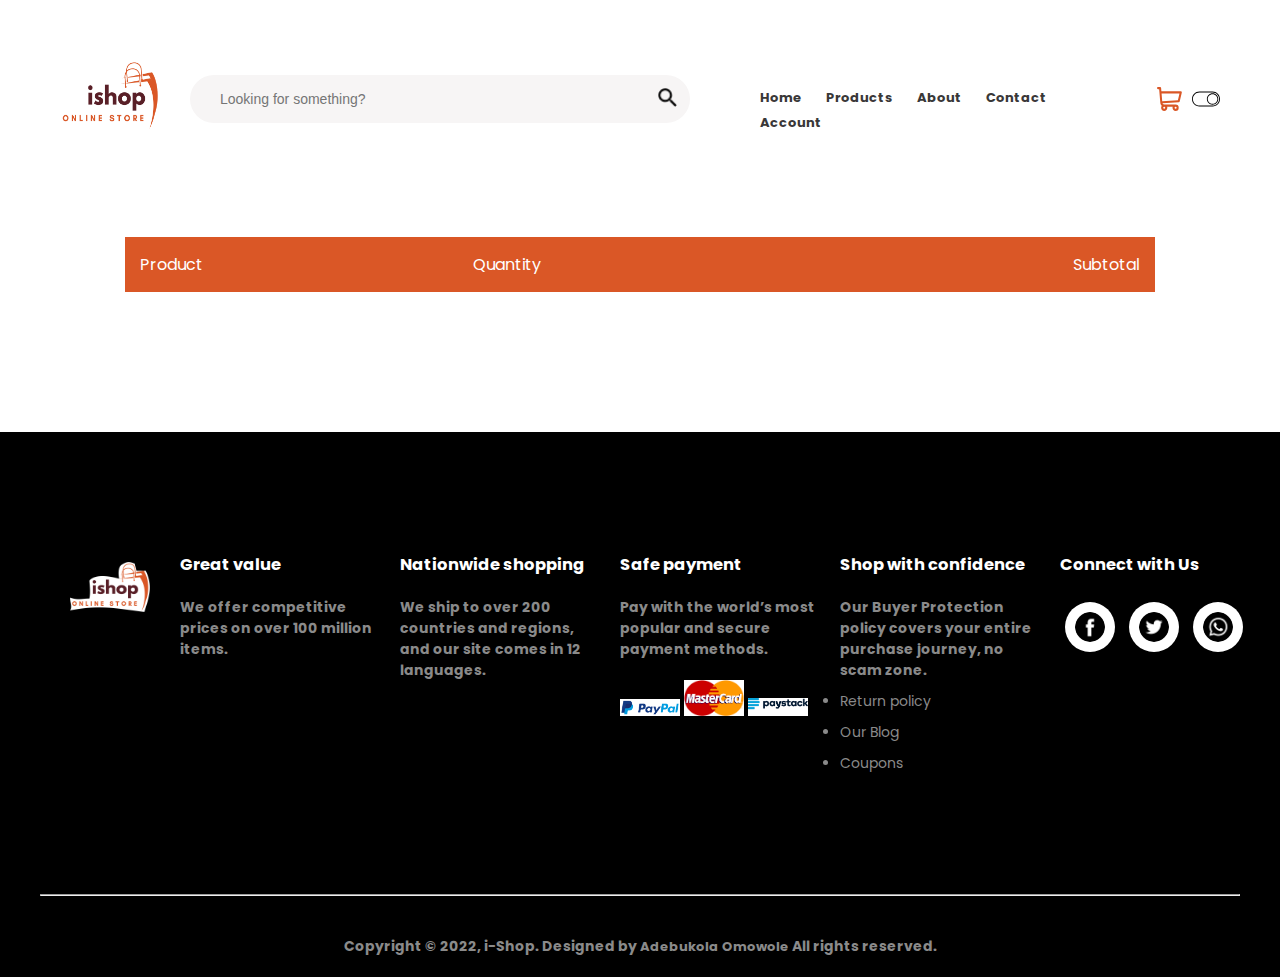
==== commit 7e6b9d3a: "new files added" ====
--- a/cart.html
+++ b/cart.html
@@ -30,11 +30,11 @@
       <div class="menu-images">
         <img src="images/cart-new.svg" class="cart-img" width="25px" height="24px">
         <img src="images/arrows_button_on.svg" alt="" id="switch-btn" width="28px" height="28px">
-        <img src="images/menu.png" class="hamburger" onclick="menutoggle()">
+        <img src="images/menu.png" class="hamburger" onclick="menutoggle()" height="30px">
     </div>
     </div>
 <!----------------------------------------------------------------------single Product details---------------------------------------------->
-<div class="small-container cart">
+<div id="productRoot" class="small-container cart">
 <table>
   <tr>
     <th>Product</th>
@@ -43,9 +43,9 @@
   </tr>
   <tr>
     <td>
-      <div class="cart-details">
+      <!-- <div class="cart-details">
         <img class="p-img" src="images/image-product-1.jpg">
-        <div>
+        <div class="bottom">
           <p>White and Carton Sneakers</p>
           <small>Price: $100.00</small>
           <br>
@@ -60,7 +60,7 @@
     <td>
       <div class="cart-details">
         <img class="p-img" src="images/black-shoe.png">
-        <div>
+        <div class="bottom"></div>>
           <p>Black Curtis shoe</p>
           <small>Price: $70.00</small>
           <br>
@@ -75,7 +75,7 @@
     <td>
       <div class="cart-details">
         <img class="p-img" src="images/Schweppes.png">
-        <div>
+        <div class="bottom"></div>>
           <p>White and Carton Sneakers</p>
           <small>Price: $10.00</small>
           <br>
@@ -100,7 +100,7 @@
     <tr>
       <td>Total</td>
       <td>$220.00</td>
-    </tr>
+    </tr>-->
   </table>
 </div>
 </div>
@@ -149,7 +149,7 @@
     </div>
   </div>
   <hr>
-    <p class="copy">Copyright &copy; 2022, 19Cart. Designed by <a href="https://www.linkedin.com/in/adebukola-omowole">Adebukola Omowole</a> All rights reserved.</p>
+    <p class="copy">Copyright &copy; 2022, i-Shop. Designed by <a href="https://www.linkedin.com/in/adebukola-omowole">Adebukola Omowole</a> All rights reserved.</p>
 </footer>
 <script src="site.js"></script>
 </body>
--- a/style.css
+++ b/style.css
@@ -18,6 +18,7 @@
 }
 .header{
   background: linear-gradient(135deg,#fff,#cfab27);
+  border-bottom-right-radius: 150px;
 }
 .container{
   padding: 40px;
@@ -140,7 +141,7 @@
   color: #fff;
   background: #DA5726;
   font-weight: 700;
-  padding: 10px 20px;
+  padding: 15px 20px;
   border-radius: 25px;
   margin: 30px 0;
   transition: background 0.5s;
@@ -214,6 +215,7 @@
   height: 600px;
   margin-top: 80px;
   background: linear-gradient(135deg,#fff,#cfab27); 
+  border-top-left-radius: 150px;
 }
 .offer .row{
   height: 500px;
@@ -224,9 +226,12 @@
   border-radius: 50%;
 }
 small{
-  color:#5D262D;
-  font-size: 13px;
-  font-weight: 600;
+  font-size: 16px;
+  font-weight: 300;
+  line-height: 1.5rem;
+}
+.col-1, .col-2 img:hover{
+  transform: scale(.9);
 }
 /*----------------feedback-------------------------*/
 .feedback{
@@ -476,7 +481,16 @@
   
   .small-container{
     padding:10px ;
-    margin-top: 50px;
+    margin-top: 0px;
+  }
+  .heading{
+    margin-bottom: 0px;
+  }
+  .col{
+    padding: 0px 10px 0px 10px;
+  }
+  .col-2{
+    margin-bottom: 10px;
   }
   .search{
     margin-left: 0px;
@@ -534,6 +548,7 @@
   .small-container .cart{
     padding: 20px;
   }
+  /* #088178 */
 }
 @media screen and (max-width: 1260px) {
   nav ul {
--- a/style.css
+++ b/style.css
@@ -18,6 +18,7 @@
 }
 .header{
   background: linear-gradient(135deg,#fff,#cfab27);
+  border-bottom-right-radius: 150px;
 }
 .container{
   padding: 40px;
@@ -140,7 +141,7 @@
   color: #fff;
   background: #DA5726;
   font-weight: 700;
-  padding: 10px 20px;
+  padding: 15px 20px;
   border-radius: 25px;
   margin: 30px 0;
   transition: background 0.5s;
@@ -214,6 +215,7 @@
   height: 600px;
   margin-top: 80px;
   background: linear-gradient(135deg,#fff,#cfab27); 
+  border-top-left-radius: 150px;
 }
 .offer .row{
   height: 500px;
@@ -224,9 +226,12 @@
   border-radius: 50%;
 }
 small{
-  color:#5D262D;
-  font-size: 13px;
-  font-weight: 600;
+  font-size: 16px;
+  font-weight: 300;
+  line-height: 1.5rem;
+}
+.col-1, .col-2 img:hover{
+  transform: scale(.9);
 }
 /*----------------feedback-------------------------*/
 .feedback{
@@ -476,7 +481,16 @@
   
   .small-container{
     padding:10px ;
-    margin-top: 50px;
+    margin-top: 0px;
+  }
+  .heading{
+    margin-bottom: 0px;
+  }
+  .col{
+    padding: 0px 10px 0px 10px;
+  }
+  .col-2{
+    margin-bottom: 10px;
   }
   .search{
     margin-left: 0px;
@@ -534,6 +548,7 @@
   .small-container .cart{
     padding: 20px;
   }
+  /* #088178 */
 }
 @media screen and (max-width: 1260px) {
   nav ul {
--- a/style.css
+++ b/style.css
@@ -18,6 +18,7 @@
 }
 .header{
   background: linear-gradient(135deg,#fff,#cfab27);
+  border-bottom-right-radius: 150px;
 }
 .container{
   padding: 40px;
@@ -140,7 +141,7 @@
   color: #fff;
   background: #DA5726;
   font-weight: 700;
-  padding: 10px 20px;
+  padding: 15px 20px;
   border-radius: 25px;
   margin: 30px 0;
   transition: background 0.5s;
@@ -214,6 +215,7 @@
   height: 600px;
   margin-top: 80px;
   background: linear-gradient(135deg,#fff,#cfab27); 
+  border-top-left-radius: 150px;
 }
 .offer .row{
   height: 500px;
@@ -224,9 +226,12 @@
   border-radius: 50%;
 }
 small{
-  color:#5D262D;
-  font-size: 13px;
-  font-weight: 600;
+  font-size: 16px;
+  font-weight: 300;
+  line-height: 1.5rem;
+}
+.col-1, .col-2 img:hover{
+  transform: scale(.9);
 }
 /*----------------feedback-------------------------*/
 .feedback{
@@ -476,7 +481,16 @@
   
   .small-container{
     padding:10px ;
-    margin-top: 50px;
+    margin-top: 0px;
+  }
+  .heading{
+    margin-bottom: 0px;
+  }
+  .col{
+    padding: 0px 10px 0px 10px;
+  }
+  .col-2{
+    margin-bottom: 10px;
   }
   .search{
     margin-left: 0px;
@@ -534,6 +548,7 @@
   .small-container .cart{
     padding: 20px;
   }
+  /* #088178 */
 }
 @media screen and (max-width: 1260px) {
   nav ul {
